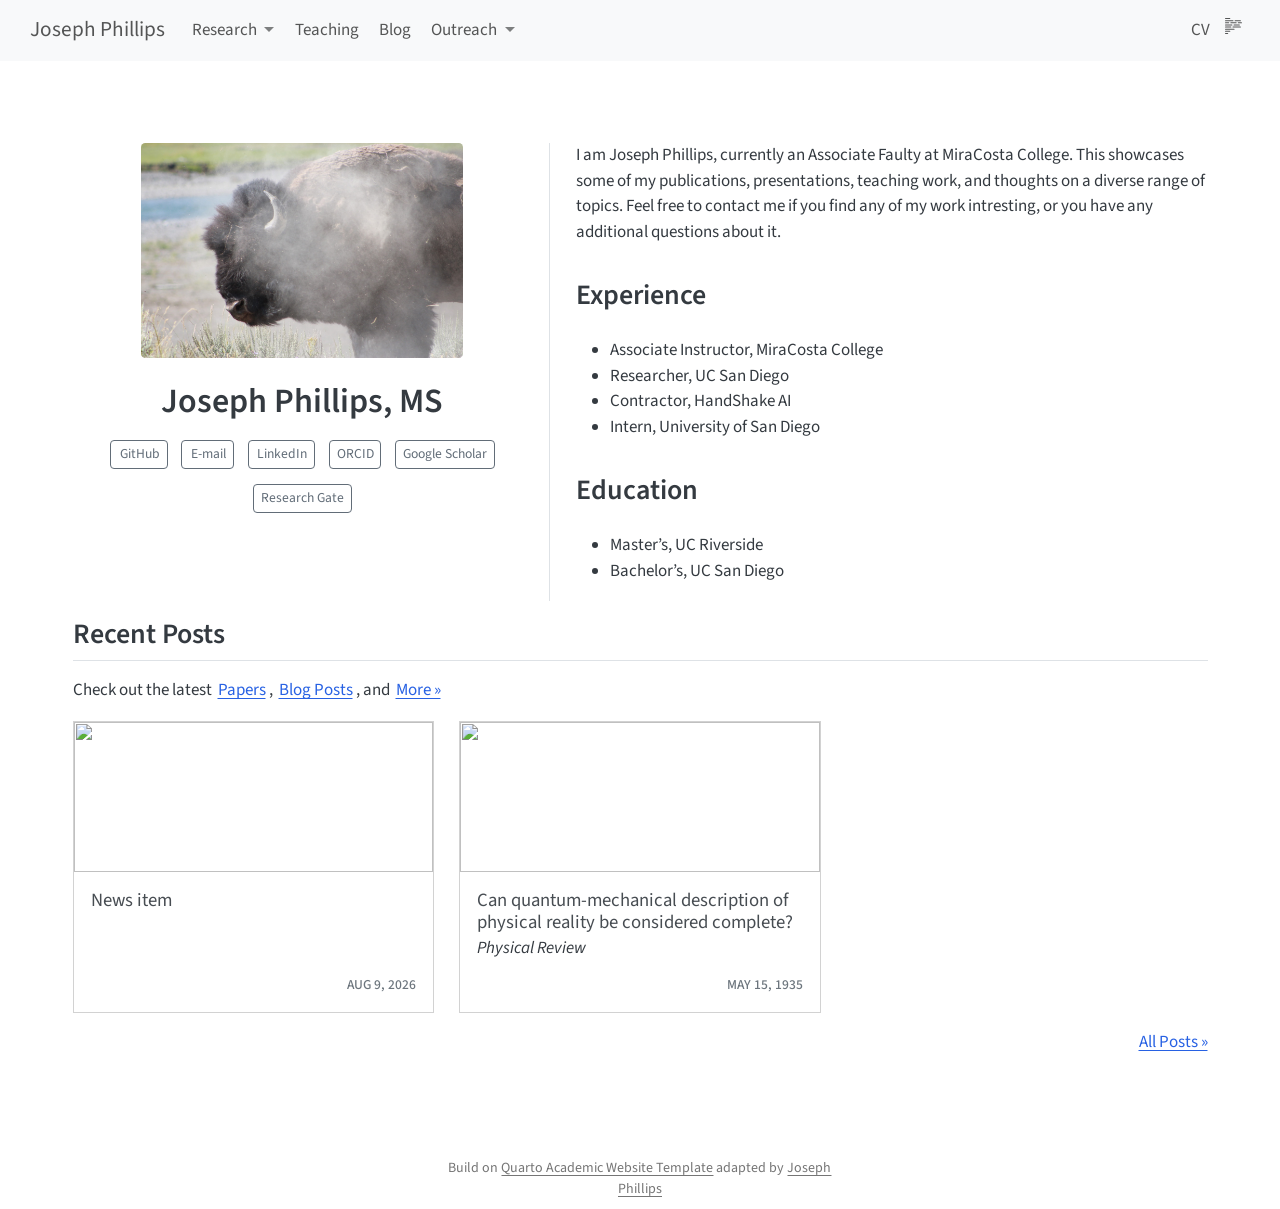
==== docs/index.html @ 34a558f7 "First commit" ====
<!DOCTYPE html>
<html xmlns="http://www.w3.org/1999/xhtml" lang="en" xml:lang="en"><head>

<meta charset="utf-8">
<meta name="generator" content="quarto-1.10.18">

<meta name="viewport" content="width=device-width, initial-scale=1.0, user-scalable=yes">

<meta name="author" content="Joseph Phillips">
<meta name="description" content="Quarto Academic Website adapted by Joseph Phillips">

<title>Joseph Phillips, MS – Joseph Phillips</title>
<style>
/* Default styles provided by pandoc.
** See https://pandoc.org/MANUAL.html#variables-for-html for config info.
*/
span.smallcaps{font-variant: small-caps;}
div.columns{display: flex; gap: 1.5em;}
div.column{flex: auto;}
@media screen {
div.columns{gap: min(4vw, 1.5em);}
div.column{overflow-x: auto;}
}
div.hanging-indent{margin-left: 1.5em; text-indent: -1.5em;}
ul.task-list{list-style: none;}
ul.task-list li input[type="checkbox"] {
  width: 0.8em;
  margin: 0 0.8em 0.2em -1em; /* quarto-specific, see https://github.com/quarto-dev/quarto-cli/issues/4556 */ 
  vertical-align: middle;
}
</style>


<script src="site_libs/quarto-nav/quarto-nav.js"></script>
<script src="site_libs/quarto-nav/headroom.min.js"></script>
<script src="site_libs/clipboard/clipboard.min.js"></script>
<script src="site_libs/quarto-search/autocomplete.umd.js"></script>
<script src="site_libs/quarto-search/fuse.min.js"></script>
<script src="site_libs/quarto-search/quarto-search.js"></script>
<meta name="quarto:offset" content="./">
<script src="site_libs/quarto-listing/list.min.js"></script>
<script src="site_libs/quarto-listing/quarto-listing.js"></script>
<script src="site_libs/quarto-html/quarto.js" type="module"></script>
<script src="site_libs/quarto-html/tabsets/tabsets.js" type="module"></script>
<script src="site_libs/quarto-html/popper.min.js"></script>
<script src="site_libs/quarto-html/tippy.umd.min.js"></script>
<link href="site_libs/quarto-html/tippy.css" rel="stylesheet">
<link href="site_libs/quarto-html/quarto-syntax-highlighting-64a204ab8560d761af7679ceaba22944.css" rel="stylesheet" id="quarto-text-highlighting-styles">
<script src="site_libs/bootstrap/bootstrap.min.js"></script>
<link href="site_libs/bootstrap/bootstrap-icons.css" rel="stylesheet">
<link href="site_libs/bootstrap/bootstrap-2b9ae69d2071883ca7f6c9717ca140ca.min.css" rel="stylesheet" append-hash="true" id="quarto-bootstrap" data-mode="light">
<link href="site_libs/quarto-contrib/academicons-1.9.2/all.css" rel="stylesheet">
<link href="site_libs/quarto-contrib/academicons-1.9.2/size.css" rel="stylesheet">
<script id="quarto-search-options" type="application/json">{
  "location": "navbar",
  "copy-button": false,
  "collapse-after": 3,
  "panel-placement": "end",
  "type": "textbox",
  "limit": 50,
  "keyboard-shortcut": [
    "f",
    "/",
    "s"
  ],
  "language": {
    "search-no-results-text": "No results",
    "search-matching-documents-text": "matching documents",
    "search-copy-link-title": "Copy link to search",
    "search-hide-matches-text": "Hide additional matches",
    "search-more-match-text": "more match in this document",
    "search-more-matches-text": "more matches in this document",
    "search-clear-button-title": "Clear",
    "search-text-placeholder": "",
    "search-detached-cancel-button-title": "Cancel",
    "search-submit-button-title": "Submit",
    "search-label": "Search"
  }
}</script>
<script>

  window.document.addEventListener("DOMContentLoaded", function (_event) {
    const listingTargetEl = window.document.querySelector('#listing-recent-posts .list');
    if (!listingTargetEl) {
      // No listing discovered, do not attach.
      return; 
    }

    const options = {
      valueNames: ['listing-image','listing-date','listing-title','listing-subtitle',{ data: ['index'] },{ data: ['categories'] },{ data: ['listing-date-sort'] },{ data: ['listing-file-modified-sort'] }],
      
      searchColumns: ["listing-title","listing-author","listing-date","listing-image","listing-description"],
    };

    window['quarto-listings'] = window['quarto-listings'] || {};
    window['quarto-listings']['listing-recent-posts'] = new List('listing-recent-posts', options);

    if (window['quarto-listing-loaded']) {
      window['quarto-listing-loaded']();
    }
  });

  window.addEventListener('hashchange',() => {
    if (window['quarto-listing-loaded']) {
      window['quarto-listing-loaded']();
    }
  })
  </script>
<script async="" src="https://www.googletagmanager.com/gtag/js?id="></script>

<script type="text/javascript">

window.dataLayer = window.dataLayer || [];
function gtag(){dataLayer.push(arguments);}
gtag('js', new Date());
gtag('config', '', { 'anonymize_ip': true});
</script>

<!-- 
Load Academicons v1: https://jpswalsh.github.io/academicons/
-->
<link rel="stylesheet" href="https://cdn.jsdelivr.net/gh/jpswalsh/academicons@1/css/academicons.min.css">

<link rel="stylesheet" href="http://maxcdn.bootstrapcdn.com/font-awesome/4.3.0/css/font-awesome.min.css">


<!---
The following code are needed to show dimension citation and altmetrics.
https://api.altmetric.com/embeds.html
https://badge.dimensions.ai/
--->

<script type="text/javascript" src="https://d1bxh8uas1mnw7.cloudfront.net/assets/embed.js"></script>

<script async="" src="https://badge.dimensions.ai/badge.js" charset="utf-8"></script>

<script type="text/javascript" src="//cdn.plu.mx/widget-popup.js"></script>

  <script src="https://cdnjs.cloudflare.com/polyfill/v3/polyfill.min.js?features=es6"></script>
  <script defer="" src="https://cdn.jsdelivr.net/npm/mathjax@4/tex-chtml.js" type="text/javascript"></script>

<script type="text/javascript">
const typesetMath = (el) => {
  if (window.MathJax) {
    // MathJax Typeset
    window.MathJax.typeset([el]);
  } else if (window.katex) {
    // KaTeX Render
    var mathElements = el.getElementsByClassName("math");
    var macros = [];
    for (var i = 0; i < mathElements.length; i++) {
      var texText = mathElements[i].firstChild;
      if (mathElements[i].tagName == "SPAN" && texText && texText.data) {
        window.katex.render(texText.data, mathElements[i], {
          displayMode: mathElements[i].classList.contains('display'),
          throwOnError: false,
          macros: macros,
          fleqn: false
        });
      }
    }
  }
}
window.Quarto = {
  typesetMath
};
</script>

<link rel="stylesheet" href="styles.css">
<meta property="og:title" content="Joseph Phillips, MS – Joseph Phillips">
<meta property="og:description" content="Quarto Academic Website adapted by Joseph Phillips">
<meta property="og:image" content="https://drganghe.github.io/quarto-academic-website-template/files/images/placeholder4.jpg">
<meta property="og:site_name" content="Joseph Phillips">
<meta name="twitter:title" content="Joseph Phillips, MS – Joseph Phillips">
<meta name="twitter:description" content="Quarto Academic Website adapted by Joseph Phillips">
<meta name="twitter:image" content="https://drganghe.github.io/quarto-academic-website-template/files/images/placeholder4.jpg">
<meta name="twitter:card" content="summary_large_image">
</head>

<body class="nav-fixed quarto-light">

<div id="quarto-search-results"></div>
  <header id="quarto-header" class="headroom fixed-top">
    <nav class="navbar navbar-expand-lg " data-bs-theme="dark">
      <div class="navbar-container container-fluid">
      <div class="navbar-brand-container mx-auto">
    <a class="navbar-brand" href="./index.html">
    <span class="navbar-title">Joseph Phillips</span>
    </a>
  </div>
            <div id="quarto-search" class="" title="Search"></div>
          <button class="navbar-toggler" type="button" data-bs-toggle="collapse" data-bs-target="#navbarCollapse" aria-controls="navbarCollapse" role="menu" aria-expanded="false" aria-label="Toggle navigation" onclick="if (window.quartoToggleHeadroom) { window.quartoToggleHeadroom(); }">
  <span class="navbar-toggler-icon"></span>
</button>
          <div class="collapse navbar-collapse" id="navbarCollapse">
            <ul class="navbar-nav navbar-nav-scroll me-auto">
  <li class="nav-item dropdown ">
    <a class="nav-link dropdown-toggle" href="#" id="nav-menu-research" role="link" data-bs-toggle="dropdown" aria-expanded="false">
 <span class="menu-text">Research</span>
    </a>
    <ul class="dropdown-menu" aria-labelledby="nav-menu-research">    
        <li>
    <a class="dropdown-item" href="./pub-listing.html">
 <span class="dropdown-text">Publications Listing</span></a>
  </li>  
        <li>
    <a class="dropdown-item" href="./publications.html">
 <span class="dropdown-text">Publications</span></a>
  </li>  
        <li>
    <a class="dropdown-item" href="./posts.html#category=paper">
 <span class="dropdown-text">Selected Papers</span></a>
  </li>  
        <li>
    <a class="dropdown-item" href="./projects.html">
 <span class="dropdown-text">Grants</span></a>
  </li>  
    </ul>
  </li>
  <li class="nav-item">
    <a class="nav-link" href="./teaching.html"> 
<span class="menu-text">Teaching</span></a>
  </li>  
  <li class="nav-item">
    <a class="nav-link" href="./posts.html#category=blog"> 
<span class="menu-text">Blog</span></a>
  </li>  
  <li class="nav-item dropdown ">
    <a class="nav-link dropdown-toggle" href="#" id="nav-menu-outreach" role="link" data-bs-toggle="dropdown" aria-expanded="false">
 <span class="menu-text">Outreach</span>
    </a>
    <ul class="dropdown-menu" aria-labelledby="nav-menu-outreach">    
        <li>
    <a class="dropdown-item" href="./posts.html#category=presentation">
 <span class="dropdown-text">Presentations</span></a>
  </li>  
    </ul>
  </li>
</ul>
            <ul class="navbar-nav navbar-nav-scroll ms-auto">
  <li class="nav-item">
    <a class="nav-link" href="./files/nsf-biosketch.pdf"> 
<span class="menu-text">CV</span></a>
  </li>  
</ul>
          </div> <!-- /navcollapse -->
            <div class="quarto-navbar-tools">
  <a href="" class="quarto-reader-toggle quarto-navigation-tool px-1" onclick="window.quartoToggleReader(); return false;" title="Toggle reader mode">
  <div class="quarto-reader-toggle-btn">
  <i class="bi"></i>
  </div>
</a>
</div>
      </div> <!-- /container-fluid -->
    </nav>
</header>
<!-- content -->
<div id="quarto-content" class="quarto-container page-columns page-rows-contents page-layout-full page-navbar">
<!-- sidebar -->
<!-- margin-sidebar -->
    
<!-- main -->
<main class="content column-page" id="quarto-document-content">




<div class="quarto-about-trestles column-page">
  <div class="about-entity">
    <img src="files/images/placeholder4.jpg" class="about-image
  rounded " style="width: 70%;">
<header id="title-block-header" class="quarto-title-block default">
<div class="quarto-title">
<h1 class="title">Joseph Phillips, MS</h1>
</div>
<div class="quarto-title-meta column-page">
  </div>
</header>
    <div class="about-links">
  <a href="https://github.com/JosephAlbertPhillips" class="about-link" rel="" target="_blank">
    <i class="bi bi-github"></i>
     <span class="about-link-text">GitHub</span>
  </a>
  <a href="mailto:jphillips2@miracosta.edu" class="about-link" rel="" target="">
    <i class="bi bi-envelope"></i>
     <span class="about-link-text">E-mail</span>
  </a>
  <a href="https://www.linkedin.com/in/joseph-albert-phillips" class="about-link" rel="" target="_blank">
    <i class="bi bi-linkedin"></i>
     <span class="about-link-text">LinkedIn</span>
  </a>
  <a href="https://orcid.org" class="about-link" rel="" target="_blank">
     <span class="about-link-text"><i class="ai  ai-orcid"></i> ORCID</span>
  </a>
  <a href="https://scholar.google.com" class="about-link" rel="" target="_blank">
     <span class="about-link-text"><i class="ai  ai-google-scholar"></i> Google Scholar</span>
  </a>
  <a href="https://www.researchgate.net/profile/Joseph-Phillips-20" class="about-link" rel="" target="_blank">
     <span class="about-link-text"><i class="ai  ai-researchgate"></i> Research Gate</span>
  </a>
</div>
  </div>
  <div class="about-contents"><div id="hero-heading">
<p>I am Joseph Phillips, currently an Associate Faulty at MiraCosta College. This showcases some of my publications, presentations, teaching work, and thoughts on a diverse range of topics. Feel free to contact me if you find any of my work intresting, or you have any additional questions about it.</p>
<section id="experience" class="level2">
<h2 data-anchor-id="experience">Experience</h2>
<ul>
<li>Associate Instructor, MiraCosta College</li>
<li>Researcher, UC San Diego</li>
<li>Contractor, HandShake AI</li>
<li>Intern, University of San Diego</li>
</ul>
</section>
<section id="education" class="level2">
<h2 data-anchor-id="education">Education</h2>
<ul>
<li>Master’s, UC Riverside</li>
<li>Bachelor’s, UC San Diego</li>
</ul>
</section>
</div></div>
</div>

<!-- Delete the following section and delete corresponding lines in the yaml part to remove the recent posts -->
<section id="recent-posts" class="level2">
<h2 data-anchor-id="recent-posts">Recent Posts</h2>
<p>Check out the latest &nbsp;<a href="./posts.html#category=paper">Papers</a>&nbsp;, &nbsp;<a href="./posts.html#category=blog">Blog Posts</a>&nbsp;, and &nbsp;<a href="./posts.html">More »</a></p>
<div id="listing-recent-posts" class="quarto-listing quarto-listing-container-grid">
<div class="list grid quarto-listing-cols-3">
<div class="g-col-1" data-index="0" data-categories="YmxvZw==" data-listing-date-sort="1786258800000" data-listing-file-modified-sort="1786395363746" data-listing-date-modified-sort="NaN" data-listing-reading-time-sort="1" data-listing-word-count-sort="9">
<a href="./posts/blog-title/index.html" class="quarto-grid-link">
<div class="quarto-grid-item card h-100 card-left">
<p class="card-img-top">
<img loading="lazy" src="./files/images/placeholder3.JPG" class="thumbnail-image card-img" style="height: 150px;">
</p>
<div class="card-body post-contents">
<h5 class="no-anchor card-title listing-title">
News item
</h5>
<div class="card-attribution card-text-small end">
<div class="listing-date">
Aug 9, 2026
</div>
</div>
</div>
</div></a>
</div>
<div class="g-col-1" data-index="1" data-categories="cGFwZXI=" data-listing-date-sort="-1092931200000" data-listing-file-modified-sort="1786314998244" data-listing-date-modified-sort="NaN" data-listing-reading-time-sort="1" data-listing-word-count-sort="168">
<a href="./posts/paper-title/index.html" class="quarto-grid-link">
<div class="quarto-grid-item card h-100 card-left">
<p class="card-img-top">
<img loading="lazy" src="./posts/paper-title/featured.jpg" class="thumbnail-image card-img" style="height: 150px;">
</p>
<div class="card-body post-contents">
<h5 class="no-anchor card-title listing-title">
Can quantum-mechanical description of physical reality be considered complete?
</h5>
<div class="card-subtitle listing-subtitle">
<em>Physical Review</em>
</div>
<div class="card-attribution card-text-small end">
<div class="listing-date">
May 15, 1935
</div>
</div>
</div>
</div></a>
</div>
</div>
<div class="listing-no-matching d-none">No matching items</div>
</div>
<p align="right">
<a href="./posts.html">All Posts »</a>
</p>




</section>

</main> <!-- /main -->
<script id="quarto-html-after-body" type="application/javascript">
  window.document.addEventListener("DOMContentLoaded", function (event) {
    const isCodeAnnotation = (el) => {
      for (const clz of el.classList) {
        if (clz.startsWith('code-annotation-')) {                     
          return true;
        }
      }
      return false;
    }
    const onCopySuccess = function(e) {
      // button target
      const button = e.trigger;
      // don't keep focus
      button.blur();
      // flash "checked"
      button.classList.add('code-copy-button-checked');
      var currentTitle = button.getAttribute("title");
      button.setAttribute("title", "Copied!");
      let tooltip;
      if (window.bootstrap) {
        button.setAttribute("data-bs-toggle", "tooltip");
        button.setAttribute("data-bs-placement", "left");
        button.setAttribute("data-bs-title", "Copied!");
        tooltip = new bootstrap.Tooltip(button, 
          { trigger: "manual", 
            customClass: "code-copy-button-tooltip",
            offset: [0, -8]});
        tooltip.show();    
      }
      setTimeout(function() {
        if (tooltip) {
          tooltip.hide();
          button.removeAttribute("data-bs-title");
          button.removeAttribute("data-bs-toggle");
          button.removeAttribute("data-bs-placement");
        }
        button.setAttribute("title", currentTitle);
        button.classList.remove('code-copy-button-checked');
      }, 1000);
      // clear code selection
      e.clearSelection();
    }
    const getTextToCopy = function(trigger) {
      const outerScaffold = trigger.parentElement.cloneNode(true);
      const codeEl = outerScaffold.querySelector('code');
      for (const childEl of codeEl.children) {
        if (isCodeAnnotation(childEl)) {
          childEl.remove();
        }
      }
      return codeEl.innerText;
    }
    const clipboard = new window.ClipboardJS('.code-copy-button:not([data-in-quarto-modal])', {
      text: getTextToCopy
    });
    clipboard.on('success', onCopySuccess);
    if (window.document.getElementById('quarto-embedded-source-code-modal')) {
      const clipboardModal = new window.ClipboardJS('.code-copy-button[data-in-quarto-modal]', {
        text: getTextToCopy,
        container: window.document.getElementById('quarto-embedded-source-code-modal')
      });
      clipboardModal.on('success', onCopySuccess);
    }
      var localhostRegex = new RegExp(/^(?:http|https):\/\/localhost\:?[0-9]*\//);
      var mailtoRegex = new RegExp(/^mailto:/);
        var filterRegex = new RegExp("^(?:http:|https:)\/\/drganghe\.github\.io\/custom");
      var isInternal = (href) => {
          return filterRegex.test(href) || localhostRegex.test(href) || mailtoRegex.test(href);
      }
      // Inspect non-navigation links and adorn them if external
     var links = window.document.querySelectorAll('a[href]:not(.nav-link):not(.navbar-brand):not(.toc-action):not(.sidebar-link):not(.sidebar-item-toggle):not(.pagination-link):not(.no-external):not([aria-hidden]):not(.dropdown-item):not(.quarto-navigation-tool):not(.about-link)');
      for (var i=0; i<links.length; i++) {
        const link = links[i];
        if (!isInternal(link.href)) {
          // undo the damage that might have been done by quarto-nav.js in the case of
          // links that we want to consider external
          if (link.dataset.originalHref !== undefined) {
            link.href = link.dataset.originalHref;
          }
            // target, if specified
            link.setAttribute("target", "_blank");
            if (link.getAttribute("rel") === null) {
              link.setAttribute("rel", "noopener");
            }
        }
      }
    function tippyHover(el, contentFn, onTriggerFn, onUntriggerFn) {
      const config = {
        allowHTML: true,
        maxWidth: 500,
        delay: 100,
        arrow: false,
        appendTo: function(el) {
            return el.parentElement;
        },
        interactive: true,
        interactiveBorder: 10,
        theme: 'quarto',
        placement: 'bottom-start',
      };
      if (contentFn) {
        config.content = contentFn;
      }
      if (onTriggerFn) {
        config.onTrigger = onTriggerFn;
      }
      if (onUntriggerFn) {
        config.onUntrigger = onUntriggerFn;
      }
      window.tippy(el, config); 
    }
    const noterefs = window.document.querySelectorAll('a[role="doc-noteref"]');
    for (var i=0; i<noterefs.length; i++) {
      const ref = noterefs[i];
      tippyHover(ref, function() {
        // use id or data attribute instead here
        let href = ref.getAttribute('data-footnote-href') || ref.getAttribute('href');
        try { href = new URL(href).hash; } catch {}
        const id = href.replace(/^#\/?/, "");
        const note = window.document.getElementById(id);
        if (note) {
          return note.innerHTML;
        } else {
          return "";
        }
      });
    }
    const xrefs = window.document.querySelectorAll('a.quarto-xref');
    const processXRef = (id, note) => {
      // Strip column container classes
      const stripColumnClz = (el) => {
        el.classList.remove("page-full", "page-columns");
        if (el.children) {
          for (const child of el.children) {
            stripColumnClz(child);
          }
        }
      }
      stripColumnClz(note)
      if (id === null || id.startsWith('sec-')) {
        // Special case sections, only their first couple elements
        const container = document.createElement("div");
        if (note.children && note.children.length > 2) {
          container.appendChild(note.children[0].cloneNode(true));
          for (let i = 1; i < note.children.length; i++) {
            const child = note.children[i];
            if (child.tagName === "P" && child.innerText === "") {
              continue;
            } else {
              container.appendChild(child.cloneNode(true));
              break;
            }
          }
          if (window.Quarto?.typesetMath) {
            window.Quarto.typesetMath(container);
          }
          return container.innerHTML
        } else {
          if (window.Quarto?.typesetMath) {
            window.Quarto.typesetMath(note);
          }
          return note.innerHTML;
        }
      } else {
        // Remove any anchor links if they are present
        const anchorLink = note.querySelector('a.anchorjs-link');
        if (anchorLink) {
          anchorLink.remove();
        }
        if (window.Quarto?.typesetMath) {
          window.Quarto.typesetMath(note);
        }
        if (note.classList.contains("callout")) {
          return note.outerHTML;
        } else {
          return note.innerHTML;
        }
      }
    }
    for (var i=0; i<xrefs.length; i++) {
      const xref = xrefs[i];
      tippyHover(xref, undefined, function(instance) {
        instance.disable();
        let url = xref.getAttribute('href');
        let hash = undefined; 
        if (url.startsWith('#')) {
          hash = url;
        } else {
          try { hash = new URL(url).hash; } catch {}
        }
        if (hash) {
          const id = hash.replace(/^#\/?/, "");
          const note = window.document.getElementById(id);
          if (note !== null) {
            try {
              const html = processXRef(id, note.cloneNode(true));
              instance.setContent(html);
            } finally {
              instance.enable();
              instance.show();
            }
          } else {
            // See if we can fetch this
            fetch(url.split('#')[0])
            .then(res => res.text())
            .then(html => {
              const parser = new DOMParser();
              const htmlDoc = parser.parseFromString(html, "text/html");
              const note = htmlDoc.getElementById(id);
              if (note !== null) {
                const html = processXRef(id, note);
                instance.setContent(html);
              } 
            }).finally(() => {
              instance.enable();
              instance.show();
            });
          }
        } else {
          // See if we can fetch a full url (with no hash to target)
          // This is a special case and we should probably do some content thinning / targeting
          fetch(url)
          .then(res => res.text())
          .then(html => {
            const parser = new DOMParser();
            const htmlDoc = parser.parseFromString(html, "text/html");
            const note = htmlDoc.querySelector('main.content');
            if (note !== null) {
              // This should only happen for chapter cross references
              // (since there is no id in the URL)
              // remove the first header
              if (note.children.length > 0 && note.children[0].tagName === "HEADER") {
                note.children[0].remove();
              }
              const html = processXRef(null, note);
              instance.setContent(html);
            } 
          }).finally(() => {
            instance.enable();
            instance.show();
          });
        }
      }, function(instance) {
      });
    }
        let selectedAnnoteEl;
        const selectorForAnnotation = ( cell, annotation) => {
          let cellAttr = 'data-code-cell="' + cell + '"';
          let lineAttr = 'data-code-annotation="' +  annotation + '"';
          const selector = 'span[' + cellAttr + '][' + lineAttr + ']';
          return selector;
        }
        const selectCodeLines = (annoteEl) => {
          const doc = window.document;
          const targetCell = annoteEl.getAttribute("data-target-cell");
          const targetAnnotation = annoteEl.getAttribute("data-target-annotation");
          const annoteSpan = window.document.querySelector(selectorForAnnotation(targetCell, targetAnnotation));
          const lines = annoteSpan.getAttribute("data-code-lines").split(",");
          const lineIds = lines.map((line) => {
            return targetCell + "-" + line;
          })
          let top = null;
          let height = null;
          let parent = null;
          if (lineIds.length > 0) {
              //compute the position of the single el (top and bottom and make a div)
              const el = window.document.getElementById(lineIds[0]);
              top = el.offsetTop;
              height = el.offsetHeight;
              parent = el.parentElement.parentElement;
            if (lineIds.length > 1) {
              const lastEl = window.document.getElementById(lineIds[lineIds.length - 1]);
              const bottom = lastEl.offsetTop + lastEl.offsetHeight;
              height = bottom - top;
            }
            if (top !== null && height !== null && parent !== null) {
              // cook up a div (if necessary) and position it 
              let div = window.document.getElementById("code-annotation-line-highlight");
              if (div === null) {
                div = window.document.createElement("div");
                div.setAttribute("id", "code-annotation-line-highlight");
                div.style.position = 'absolute';
                parent.appendChild(div);
              }
              div.style.top = top - 2 + "px";
              div.style.height = height + 4 + "px";
              div.style.left = 0;
              let gutterDiv = window.document.getElementById("code-annotation-line-highlight-gutter");
              if (gutterDiv === null) {
                gutterDiv = window.document.createElement("div");
                gutterDiv.setAttribute("id", "code-annotation-line-highlight-gutter");
                gutterDiv.style.position = 'absolute';
                const codeCell = window.document.getElementById(targetCell);
                const gutter = codeCell.querySelector('.code-annotation-gutter');
                gutter.appendChild(gutterDiv);
              }
              gutterDiv.style.top = top - 2 + "px";
              gutterDiv.style.height = height + 4 + "px";
            }
            selectedAnnoteEl = annoteEl;
          }
        };
        const unselectCodeLines = () => {
          const elementsIds = ["code-annotation-line-highlight", "code-annotation-line-highlight-gutter"];
          elementsIds.forEach((elId) => {
            const div = window.document.getElementById(elId);
            if (div) {
              div.remove();
            }
          });
          selectedAnnoteEl = undefined;
        };
          // Handle positioning of the toggle
      window.addEventListener(
        "resize",
        throttle(() => {
          elRect = undefined;
          if (selectedAnnoteEl) {
            selectCodeLines(selectedAnnoteEl);
          }
        }, 10)
      );
      function throttle(fn, ms) {
      let throttle = false;
      let timer;
        return (...args) => {
          if(!throttle) { // first call gets through
              fn.apply(this, args);
              throttle = true;
          } else { // all the others get throttled
              if(timer) clearTimeout(timer); // cancel #2
              timer = setTimeout(() => {
                fn.apply(this, args);
                timer = throttle = false;
              }, ms);
          }
        };
      }
        // Attach click handler to the DT
        const annoteDls = window.document.querySelectorAll('dt[data-target-cell]');
        for (const annoteDlNode of annoteDls) {
          annoteDlNode.addEventListener('click', (event) => {
            const clickedEl = event.target;
            if (clickedEl !== selectedAnnoteEl) {
              unselectCodeLines();
              const activeEl = window.document.querySelector('dt[data-target-cell].code-annotation-active');
              if (activeEl) {
                activeEl.classList.remove('code-annotation-active');
              }
              selectCodeLines(clickedEl);
              clickedEl.classList.add('code-annotation-active');
            } else {
              // Unselect the line
              unselectCodeLines();
              clickedEl.classList.remove('code-annotation-active');
            }
          });
        }
    const findCites = (el) => {
      const parentEl = el.parentElement;
      if (parentEl) {
        const cites = parentEl.dataset.cites;
        if (cites) {
          return {
            el,
            cites: cites.split(' ')
          };
        } else {
          return findCites(el.parentElement)
        }
      } else {
        return undefined;
      }
    };
    var bibliorefs = window.document.querySelectorAll('a[role="doc-biblioref"]');
    for (var i=0; i<bibliorefs.length; i++) {
      const ref = bibliorefs[i];
      const citeInfo = findCites(ref);
      if (citeInfo) {
        tippyHover(citeInfo.el, function() {
          var popup = window.document.createElement('div');
          citeInfo.cites.forEach(function(cite) {
            var citeDiv = window.document.createElement('div');
            citeDiv.classList.add('hanging-indent');
            citeDiv.classList.add('csl-entry');
            var biblioDiv = window.document.getElementById('ref-' + cite);
            if (biblioDiv) {
              citeDiv.innerHTML = biblioDiv.innerHTML;
            }
            popup.appendChild(citeDiv);
          });
          return popup.innerHTML;
        });
      }
    }
  });
  </script>
</div> <!-- /content -->
<footer class="footer">
  <div class="nav-footer">
    <div class="nav-footer-left">
      &nbsp;
    </div>   
    <div class="nav-footer-center">
<p>Build on <a href="https://github.com/drganghe/quarto-academic-website-template">Quarto Academic Website Template</a> adapted by <a href="https://github.com/JosephAlbertPhillips">Joseph Phillips</a></p>
</div>
    <div class="nav-footer-right">
      &nbsp;
    </div>
  </div>
</footer>




</body></html>
---- docs/site_libs/quarto-html/quarto-syntax-highlighting-64a204ab8560d761af7679ceaba22944.css ----
/* quarto syntax highlight colors */
:root {
  --quarto-hl-ot-color: #003B4F;
  --quarto-hl-at-color: #657422;
  --quarto-hl-ss-color: #20794D;
  --quarto-hl-an-color: #5E5E5E;
  --quarto-hl-fu-color: #4758AB;
  --quarto-hl-st-color: #20794D;
  --quarto-hl-cf-color: #003B4F;
  --quarto-hl-op-color: #5E5E5E;
  --quarto-hl-er-color: #AD0000;
  --quarto-hl-bn-color: #AD0000;
  --quarto-hl-al-color: #AD0000;
  --quarto-hl-va-color: #111111;
  --quarto-hl-bu-color: inherit;
  --quarto-hl-ex-color: inherit;
  --quarto-hl-pp-color: #AD0000;
  --quarto-hl-in-color: #5E5E5E;
  --quarto-hl-vs-color: #20794D;
  --quarto-hl-wa-color: #5E5E5E;
  --quarto-hl-do-color: #5E5E5E;
  --quarto-hl-im-color: #00769E;
  --quarto-hl-ch-color: #20794D;
  --quarto-hl-dt-color: #AD0000;
  --quarto-hl-fl-color: #AD0000;
  --quarto-hl-co-color: #5E5E5E;
  --quarto-hl-cv-color: #5E5E5E;
  --quarto-hl-cn-color: #8f5902;
  --quarto-hl-sc-color: #5E5E5E;
  --quarto-hl-dv-color: #AD0000;
  --quarto-hl-kw-color: #003B4F;
}

/* other quarto variables */
:root {
  --quarto-font-monospace: SFMono-Regular, Menlo, Monaco, Consolas, "Liberation Mono", "Courier New", monospace;
}

/* syntax highlight based on Pandoc's rules */
pre > code.sourceCode > span {
  color: #003B4F;
}

code.sourceCode > span {
  color: #003B4F;
}

div.sourceCode,
div.sourceCode pre.sourceCode {
  color: #003B4F;
}

/* Normal */
code span {
  color: #003B4F;
}

/* Alert */
code span.al {
  color: #AD0000;
  font-style: inherit;
}

/* Annotation */
code span.an {
  color: #5E5E5E;
  font-style: inherit;
}

/* Attribute */
code span.at {
  color: #657422;
  font-style: inherit;
}

/* BaseN */
code span.bn {
  color: #AD0000;
  font-style: inherit;
}

/* BuiltIn */
code span.bu {
  font-style: inherit;
}

/* ControlFlow */
code span.cf {
  color: #003B4F;
  font-weight: bold;
  font-style: inherit;
}

/* Char */
code span.ch {
  color: #20794D;
  font-style: inherit;
}

/* Constant */
code span.cn {
  color: #8f5902;
  font-style: inherit;
}

/* Comment */
code span.co {
  color: #5E5E5E;
  font-style: inherit;
}

/* CommentVar */
code span.cv {
  color: #5E5E5E;
  font-style: italic;
}

/* Documentation */
code span.do {
  color: #5E5E5E;
  font-style: italic;
}

/* DataType */
code span.dt {
  color: #AD0000;
  font-style: inherit;
}

/* DecVal */
code span.dv {
  color: #AD0000;
  font-style: inherit;
}

/* Error */
code span.er {
  color: #AD0000;
  font-style: inherit;
}

/* Extension */
code span.ex {
  font-style: inherit;
}

/* Float */
code span.fl {
  color: #AD0000;
  font-style: inherit;
}

/* Function */
code span.fu {
  color: #4758AB;
  font-style: inherit;
}

/* Import */
code span.im {
  color: #00769E;
  font-style: inherit;
}

/* Information */
code span.in {
  color: #5E5E5E;
  font-style: inherit;
}

/* Keyword */
code span.kw {
  color: #003B4F;
  font-weight: bold;
  font-style: inherit;
}

/* Operator */
code span.op {
  color: #5E5E5E;
  font-style: inherit;
}

/* Other */
code span.ot {
  color: #003B4F;
  font-style: inherit;
}

/* Preprocessor */
code span.pp {
  color: #AD0000;
  font-style: inherit;
}

/* SpecialChar */
code span.sc {
  color: #5E5E5E;
  font-style: inherit;
}

/* SpecialString */
code span.ss {
  color: #20794D;
  font-style: inherit;
}

/* String */
code span.st {
  color: #20794D;
  font-style: inherit;
}

/* Variable */
code span.va {
  color: #111111;
  font-style: inherit;
}

/* VerbatimString */
code span.vs {
  color: #20794D;
  font-style: inherit;
}

/* Warning */
code span.wa {
  color: #5E5E5E;
  font-style: italic;
}

.prevent-inlining {
  content: "</";
}

/*# sourceMappingURL=9d8d5bb603a83b8298b89080a598c93b.css.map */
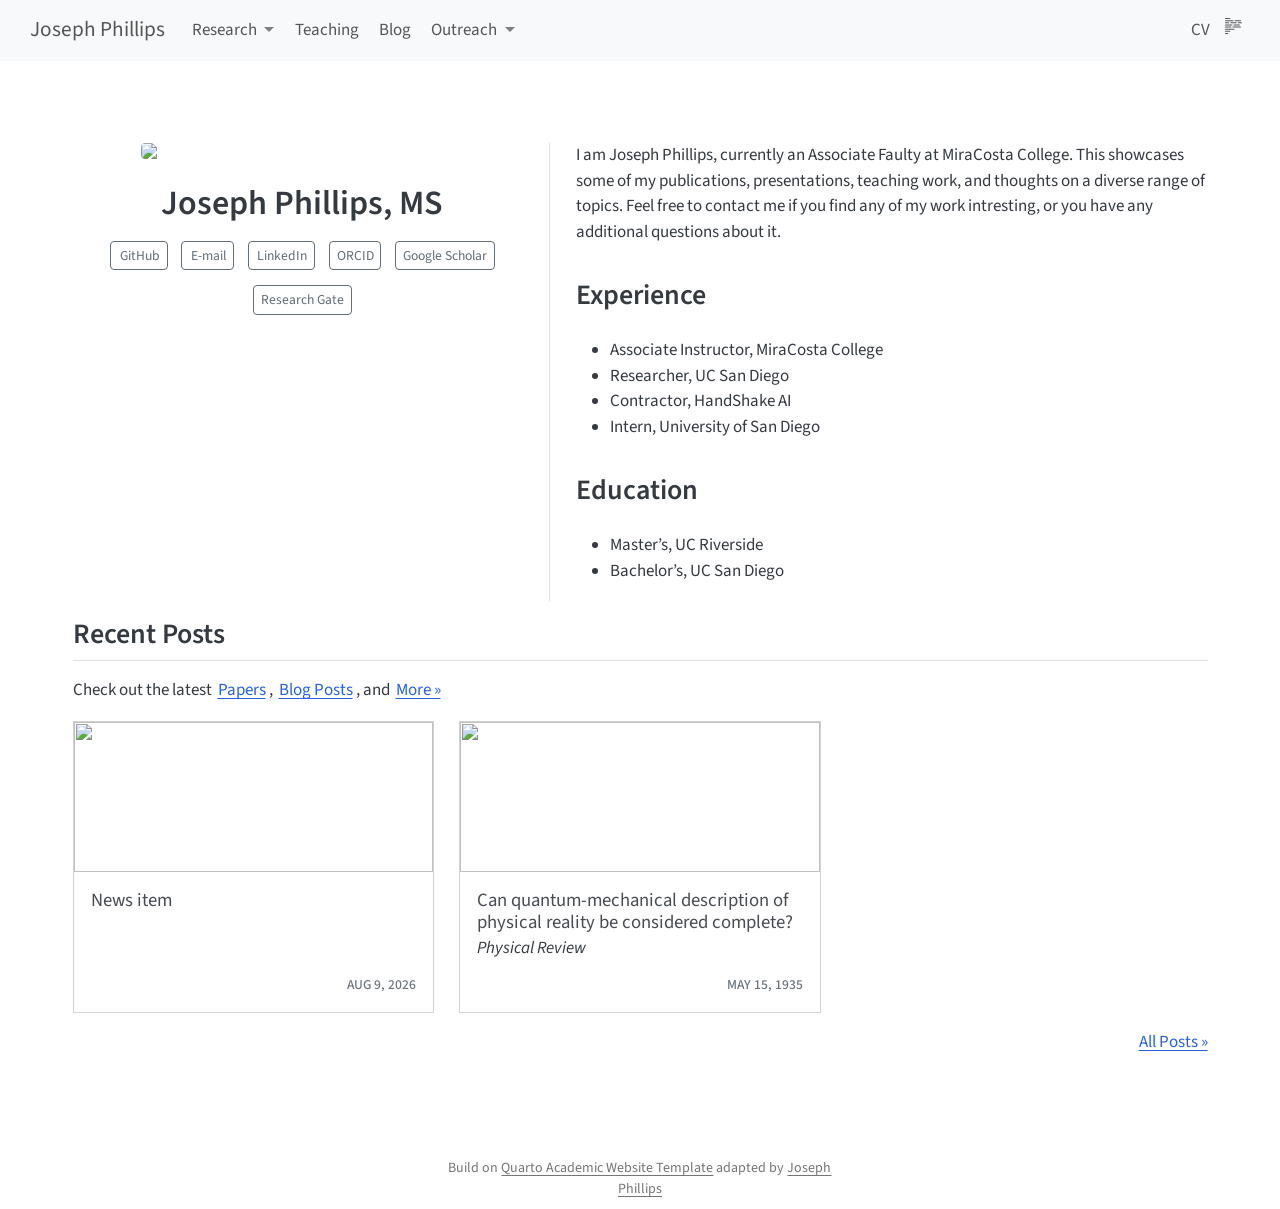
==== commit 9587897a: "Daily Website Update" ====
--- a/docs/index.html
+++ b/docs/index.html
@@ -169,11 +169,11 @@
 <link rel="stylesheet" href="styles.css">
 <meta property="og:title" content="Joseph Phillips, MS – Joseph Phillips">
 <meta property="og:description" content="Quarto Academic Website adapted by Joseph Phillips">
-<meta property="og:image" content="https://drganghe.github.io/quarto-academic-website-template/files/images/placeholder4.jpg">
+<meta property="og:image" content="https://drganghe.github.io/quarto-academic-website-template/files/images/portrait.jpeg">
 <meta property="og:site_name" content="Joseph Phillips">
 <meta name="twitter:title" content="Joseph Phillips, MS – Joseph Phillips">
 <meta name="twitter:description" content="Quarto Academic Website adapted by Joseph Phillips">
-<meta name="twitter:image" content="https://drganghe.github.io/quarto-academic-website-template/files/images/placeholder4.jpg">
+<meta name="twitter:image" content="https://drganghe.github.io/quarto-academic-website-template/files/images/portrait.jpeg">
 <meta name="twitter:card" content="summary_large_image">
 </head>
 
@@ -202,10 +202,6 @@
         <li>
     <a class="dropdown-item" href="./pub-listing.html">
  <span class="dropdown-text">Publications Listing</span></a>
-  </li>  
-        <li>
-    <a class="dropdown-item" href="./publications.html">
- <span class="dropdown-text">Publications</span></a>
   </li>  
         <li>
     <a class="dropdown-item" href="./posts.html#category=paper">
@@ -267,7 +263,7 @@
 
 <div class="quarto-about-trestles column-page">
   <div class="about-entity">
-    <img src="files/images/placeholder4.jpg" class="about-image
+    <img src="files/images/portrait.jpeg" class="about-image
   rounded " style="width: 70%;">
 <header id="title-block-header" class="quarto-title-block default">
 <div class="quarto-title">
